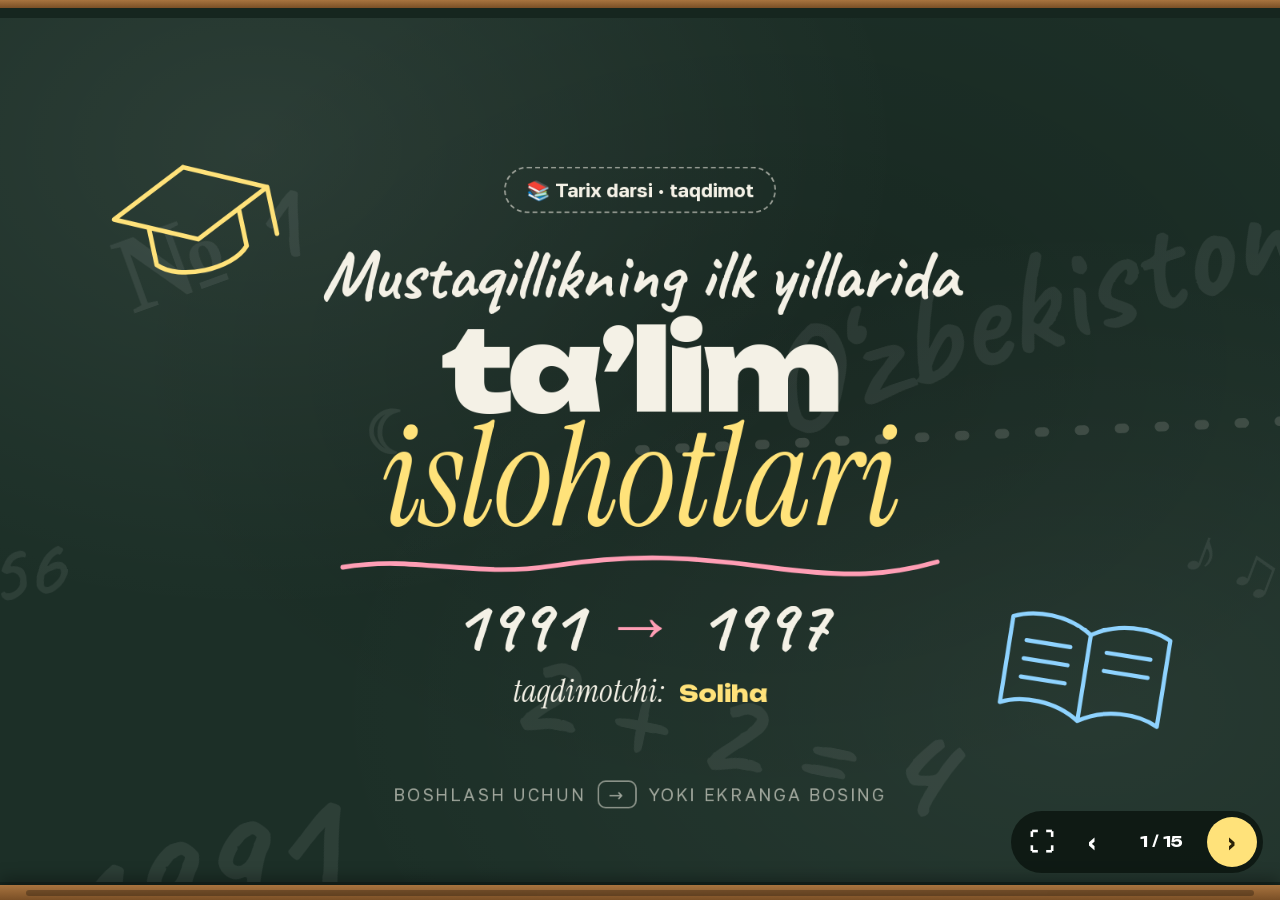
==== index.html @ 5072649f "Finale: a talking cat, a gift reveal, and a private letter Slide 15 now has a ginger cat (inline SVG" ====
<!DOCTYPE html>
<html lang="uz">
<head>
<meta charset="utf-8">
<meta name="viewport" content="width=device-width,initial-scale=1,maximum-scale=1,user-scalable=no,viewport-fit=cover">
<title>Ta’lim islohotlari · 1991–1997</title>
<meta name="description" content="Mustaqillikning ilk yillarida ta’lim tizimida amalga oshirilgan islohotlar">
<meta property="og:title" content="Ta’lim islohotlari · 1991–1997">
<meta property="og:description" content="Mustaqillikning ilk yillarida ta’lim tizimida amalga oshirilgan islohotlar — bitta doska, yetti yillik yoʻl">
<meta property="og:image" content="https://ayyubxonahmadjonov.github.io/talim-islohotlari/assets/og.jpg">
<meta property="og:type" content="website">
<meta name="twitter:card" content="summary_large_image">
<meta name="theme-color" content="#1c2f27">
<link rel="icon" href="data:image/svg+xml,<svg xmlns=%22http://www.w3.org/2000/svg%22 viewBox=%220 0 100 100%22><text y=%22.9em%22 font-size=%2290%22>🎓</text></svg>">
<link rel="stylesheet" href="assets/style.css">
<link rel="stylesheet" href="assets/kitty.css">
</head>
<body>

<div id="stage">
 <div id="far"></div>
 <div id="cam"><div id="world">
  <svg id="road" xmlns="http://www.w3.org/2000/svg"><polyline id="roadLine" points=""/></svg>

  <!-- 1 ───────── TITLE -->
  <section class="frame f-title">
    <div class="tin">
      <div class="tag a" style="--d:0">📚 Tarix darsi · taqdimot</div>
      <h1><span class="a" style="--d:2">Mustaqillikning ilk yillarida</span><b class="a" style="--d:5">ta’lim <i>islohotlari</i></b></h1>
      <svg class="sq" viewBox="0 0 900 40"><path class="draw" style="--d:9" pathLength="1" d="M10 22 C120 4 200 38 320 20 S520 6 640 22 S820 34 890 14"/></svg>
      <div class="yrs a" style="--d:11"><span>1991</span><em>→</em><span>1997</span></div>
      <p class="by a" style="--d:14" id="by"></p>
    </div>
    <svg class="doodle d-cap" viewBox="0 0 200 160"><path class="draw" style="--d:12" pathLength="1" d="M100 20 L185 60 L100 100 L15 60 Z M50 78 V118 C70 140 130 140 150 118 V78 M185 60 V112"/></svg>
    <svg class="doodle d-book" viewBox="0 0 220 160"><path class="draw" style="--d:14" pathLength="1" d="M110 40 C80 20 40 20 15 32 V136 C40 124 80 124 110 144 C140 124 180 124 205 136 V32 C180 20 140 20 110 40 V144 M35 58 H88 M35 80 H88 M35 102 H88 M132 58 H185 M132 80 H185"/></svg>
    <div class="hint a" style="--d:20">boshlash uchun <kbd>→</kbd> yoki ekranga bosing</div>
  </section>

  <!-- 2 ───────── QUOTE -->
  <section class="frame f-quote">
    <div class="qm a" style="--d:0">“</div>
    <blockquote>
      <span class="a" style="--d:2">Tarbiya biz uchun</span>
      <span class="a hl" style="--d:5">yo hayot — yo mamot,</span>
      <span class="a hl" style="--d:8">yo najot — yo halokat,</span>
      <span class="a hl" style="--d:11">yo saodat — yo falokat</span>
      <span class="a" style="--d:14">masalasidir.</span>
    </blockquote>
    <div class="who a" style="--d:18">— Abdulla Avloniy, maʼrifatparvar</div>
    <div class="note paper frag" style="--r:3deg">Mustaqil davlat ham ishni aynan shu savoldan boshladi:<br><b>kelajak avlodni kim va qanday oʻqitadi?</b></div>
  </section>

  <!-- 3 ───────── 1991 -->
  <section class="frame f-1991 two">
    <div class="art">
      <div class="pole a" style="--d:2"><div class="flag"><i></i><i></i><i></i><b>☾</b></div></div>
      <div class="chalk a" style="--d:8">31-avgust 1991<br><small>Mustaqillik eʼlon qilindi</small></div>
    </div>
    <div class="txt">
      <div class="yr a" style="--d:0">1991</div>
      <h2 class="a" style="--d:1">Nega islohot <i>kerak edi?</i></h2>
      <div class="paper a pop" style="--d:5;--r:-1.5deg"><b>🧱 Mafkura.</b> Darsliklar sovet mafkurasiga boʻysundirilgan edi.</div>
      <div class="paper a pop" style="--d:8;--r:1deg"><b>🎛 Markazdan boshqaruv.</b> Oʻquv dasturlari respublikada emas, markazda tuzilardi.</div>
      <div class="paper a pop" style="--d:11;--r:-1deg"><b>🕰 Milliy qadriyatlar.</b> Ona tili, oʻz tarixi va madaniyatiga kam oʻrin berilgan edi.</div>
      <div class="chalk big frag">Demak, tizimni <u>yangidan qurish</u> kerak!</div>
    </div>
  </section>

  <!-- 4 ───────── 1992 LAW -->
  <section class="frame f-law two rev">
    <div class="art">
      <div class="scroll a pop" style="--d:3">
        <small>Oʻzbekiston Respublikasi Qonuni</small>
        <strong>«Taʼlim toʻgʻrisida»</strong>
        <span>1992-yil 2-iyul</span>
        <div class="seal">№ 1</div>
      </div>
    </div>
    <div class="txt">
      <div class="yr a" style="--d:0">1992</div>
      <h2 class="a" style="--d:1">Birinchi <i>taʼlim qonuni</i></h2>
      <ul class="chk">
        <li class="a" style="--d:5">Taʼlim — davlat siyosatining <b>ustuvor sohasi</b></li>
        <li class="a" style="--d:7">Bilim olishda hamma uchun <b>teng huquq</b></li>
        <li class="a" style="--d:9">Taʼlim <b>dunyoviy</b>, insonparvar va demokratik</li>
        <li class="a" style="--d:11">Umumiy taʼlim — <b>bepul</b></li>
      </ul>
      <div class="paper frag" style="--r:-1.5deg"><b>📜 Konstitutsiya, 41-modda</b> (1992-yil 8-dekabr):<br>«Har kim bilim olish huquqiga ega. Bepul umumiy taʼlim olish davlat tomonidan kafolatlanadi».</div>
    </div>
  </section>

  <!-- 5 ───────── 1992 UNIVERSITIES -->
  <section class="frame f-uni">
    <div class="hd">
      <div class="yr a" style="--d:0">1992</div>
      <h2 class="a" style="--d:1">Viloyatlarga <i>universitet keldi</i></h2>
      <p class="chalk a" style="--d:3">pedagogika institutlari → davlat universitetlari</p>
    </div>
    <div class="flips" id="flips"></div>
    <div class="paper frag" style="--r:1.5deg">Endi oliy maʼlumot olish uchun <b>Toshkentga borish shart emas</b> edi. Shu yili diplomatlar tayyorlaydigan <b>JIDU</b> ham ochildi.</div>
  </section>

  <!-- 6 ───────── 1993 ALPHABET -->
  <section class="frame f-abc">
    <div class="hd">
      <div class="yr a" style="--d:0">1993</div>
      <h2 class="a" style="--d:1">Yangi <i>alifbo</i></h2>
      <p class="chalk a" style="--d:3">kirilldan → lotin yozuviga</p>
    </div>
    <div class="words a" style="--d:5" id="words"></div>
    <div class="row">
      <div class="paper a pop" style="--d:10;--r:-1.5deg"><b>2-sentabr 1993.</b> «Lotin yozuviga asoslangan oʻzbek alifbosini joriy etish toʻgʻrisida»gi Qonun.</div>
      <div class="paper a pop" style="--d:13;--r:1.5deg"><b>1996-yil.</b> Birinchi sinf oʻquvchilari ilk bor lotin alifbosida oʻqiy boshladi.</div>
    </div>
  </section>

  <!-- 7 ───────── 1994 TESTS -->
  <section class="frame f-test two">
    <div class="art">
      <div class="sheet a pop" style="--d:3" id="sheet"><h4>JAVOBLAR VARAQASI</h4></div>
      <div class="stamp a" style="--d:26">QABUL QILINDI ✓</div>
    </div>
    <div class="txt">
      <div class="yr a" style="--d:0">1994</div>
      <h2 class="a" style="--d:1">Imtihon emas — <i>test!</i></h2>
      <div class="paper a pop" style="--d:5;--r:-1deg"><b>🏛 Davlat test markazi</b> tashkil etildi (1994-yil, may).</div>
      <div class="paper a pop" style="--d:8;--r:1.2deg"><b>📝 Oliy oʻquv yurtlariga qabul</b> test sinovlari asosida oʻtkaziladigan boʻldi.</div>
      <div class="paper a pop" style="--d:11;--r:-1.2deg"><b>⚖️ Maqsad:</b> hamma abituriyent uchun bir xil savol, bir xil shart.</div>
      <div class="chalk big frag">Tanish-bilish emas — <u>bilim!</u></div>
    </div>
  </section>

  <!-- 8 ───────── 1997 UMID -->
  <section class="frame f-umid two rev">
    <div class="art">
      <svg class="arcs" viewBox="0 0 600 520">
        <path class="draw" style="--d:4" pathLength="1" d="M70 440 C130 180 330 90 520 110"/>
        <path class="draw" style="--d:6" pathLength="1" d="M70 440 C200 260 380 220 540 260"/>
        <path class="draw" style="--d:8" pathLength="1" d="M70 440 C240 360 400 350 530 400"/>
      </svg>
      <div class="plane">✈️</div>
      <div class="city home a pop" style="--d:2">📍 Toshkent</div>
      <div class="city c1 a pop" style="--d:10">AQSH</div>
      <div class="city c2 a pop" style="--d:11">Buyuk Britaniya</div>
      <div class="city c3 a pop" style="--d:12">Germaniya</div>
      <div class="city c4 a pop" style="--d:13">Fransiya</div>
      <div class="city c5 a pop" style="--d:14">Yaponiya</div>
    </div>
    <div class="txt">
      <div class="yr a" style="--d:0">1997</div>
      <h2 class="a" style="--d:1">Dunyoga <i>ochilgan eshik</i></h2>
      <div class="paper a pop" style="--d:5;--r:-1deg"><b>✈️ «Umid» jamgʻarmasi.</b> Iqtidorli yoshlar davlat hisobidan xorijning yetakchi universitetlarida oʻqiy boshladi.</div>
      <div class="paper a pop" style="--d:8;--r:1.2deg"><b>👩‍🏫 «Ustoz» jamgʻarmasi.</b> Oʻqituvchilarning malakasini oshirish va ularni qoʻllab-quvvatlash.</div>
      <div class="paper frag" style="--r:-1.5deg"><b>🌷 1-oktabr</b> — Oʻqituvchi va murabbiylar kuni. 1997-yildan umumxalq bayrami!</div>
    </div>
  </section>

  <!-- 9 ───────── 1997 PROGRAMME -->
  <section class="frame f-prog two">
    <div class="art">
      <div class="orbit a" style="--d:3">
        <div class="core">Milliy<br>model</div>
        <div class="ring" id="ring"></div>
      </div>
    </div>
    <div class="txt">
      <div class="yr a" style="--d:0">1997</div>
      <h2 class="a" style="--d:1">Kadrlar tayyorlash <i>milliy dasturi</i></h2>
      <div class="paper a pop" style="--d:5;--r:-1deg"><b>29-avgust 1997.</b> Yangi tahrirdagi «Taʼlim toʻgʻrisida»gi Qonun va Milliy dastur qabul qilindi.</div>
      <div class="stages a" style="--d:9"><span><b>1</b>1997–2001<small>poydevor</small></span><span><b>2</b>2001–2005<small>keng joriy etish</small></span><span><b>3</b>2005-yildan<small>takomillashtirish</small></span></div>
      <div class="chalk big frag">Beshta qism — <u>bitta tizim</u></div>
    </div>
  </section>

  <!-- 10 ───────── 9 + 3 -->
  <section class="frame f-93">
    <div class="hd">
      <div class="yr a" style="--d:0">9 + 3</div>
      <h2 class="a" style="--d:1">Uzluksiz taʼlim <i>zinapoyasi</i></h2>
      <p class="chalk a" style="--d:3">12 yillik majburiy va bepul taʼlim</p>
    </div>
    <div class="stairs" id="stairs"></div>
    <div class="paper frag" style="--r:-1.5deg">Oliy taʼlim ham ikki bosqichli boʻldi: <b>bakalavriat</b> va <b>magistratura</b> — xalqaro andozaga mos.</div>
  </section>

  <!-- 11 ───────── QUIZ -->
  <section class="frame f-quiz">
    <div class="hd">
      <div class="yr a" style="--d:0">Savol-javob</div>
      <h2 class="a" style="--d:1">Kim <i>diqqat bilan</i> tingladi? <span id="qn">1/4</span></h2>
    </div>
    <div class="qcard paper a pop" style="--d:3;--r:-1deg" id="qcard"><span id="qtext"></span></div>
    <div class="opts a" style="--d:6" id="opts"></div>
    <div class="react" id="react"></div>
  </section>

  <!-- 12 ───────── SUMMARY -->
  <section class="frame f-sum">
    <div class="hd">
      <div class="yr a" style="--d:0">Xulosa</div>
      <h2 class="a" style="--d:1">Yetti yilda <i>nima oʻzgardi?</i></h2>
    </div>
    <div class="cols">
      <div class="paper a pop" style="--d:4;--r:-2deg"><span>📜</span><b>Huquqiy asos</b>Ikki qonun, Konstitutsiya kafolati va Milliy dastur.</div>
      <div class="paper a pop" style="--d:7;--r:1.5deg"><span>🔤</span><b>Milliy mazmun</b>Yangi alifbo, yangi darsliklar, oʻz tarixi va qadriyatlari.</div>
      <div class="paper a pop" style="--d:10;--r:-1deg"><span>🌍</span><b>Dunyoga yoʻl</b>Test tizimi, bakalavr–magistr, xorijda oʻqish imkoniyati.</div>
    </div>
    <div class="chalk big frag">Bugun biz oʻqiyotgan tizimning poydevori <u>oʻsha yillarda</u> qoʻyilgan.</div>
  </section>

  <!-- 13 ───────── THE END: the bell rings, everybody runs, the register gets a "5" -->
  <section class="frame f-end" id="endFrame">
    <div class="bell">🔔</div>
    <div class="ringtxt">Qoʻngʻiroq chalindi!</div>
    <div class="bye">Eʼtiboringiz uchun <u>rahmat!</u></div>
    <div class="teacher"><span class="tface">👩‍🏫</span>
      <div class="bub b1">Toʻxtanglar! Uy vazifasi-chi?!</div>
      <div class="bub b2">…hech kim eshitmadi 🥲</div>
    </div>
    <div class="jurnal">
      <h4>SINF JURNALI</h4>
      <p><em>Mavzu:</em> Taʼlim islohotlari, 1991–1997</p>
      <p><em>Taqdimotchi:</em> <span id="jname"></span></p>
      <p><em>Savollar:</em> faqat osonlaridan 🙏</p>
      <p class="grade"><em>Baho:</em> <b>5<svg viewBox="0 0 120 120"><path pathLength="1" d="M62 8 C22 6 6 40 12 72 C18 106 60 116 90 100 C118 84 116 36 88 16 C76 8 58 6 44 12"/></svg></b></p>
      <div class="alo">AʼLO!</div>
      <small>* ustoz, bu shunchaki taklif 😇</small>
    </div>
    <div class="run" id="run"></div>
    <div class="after" id="after"><button id="again" data-i>↻ yana bir marta</button></div>
  </section>

  <!-- 14 ───────── MIYOV: a cat walks in and thanks everybody, in subtitles -->
  <section class="frame f-cat" id="catFrame">
    <svg class="doodle c-star1" viewBox="0 0 120 120"><path class="draw" style="--d:16" pathLength="1" d="M60 8 L73 44 L112 46 L81 69 L92 108 L60 85 L28 108 L39 69 L8 46 L47 44 Z"/></svg>
    <svg class="doodle c-star2" viewBox="0 0 120 120"><path class="draw" style="--d:20" pathLength="1" d="M60 8 L73 44 L112 46 L81 69 L92 108 L60 85 L28 108 L39 69 L8 46 L47 44 Z"/></svg>
    <svg class="doodle c-heart" viewBox="0 0 120 110"><path class="draw" style="--d:24" pathLength="1" d="M60 100 C10 62 6 30 30 16 C46 8 58 20 60 34 C62 20 74 8 90 16 C114 30 110 62 60 100 Z"/></svg>
    <svg class="doodle c-yarn" viewBox="0 0 240 150"><path class="draw" style="--d:18" pathLength="1" d="M70 20 C30 20 10 50 14 82 C18 116 50 136 82 130 C114 124 132 96 126 64 C120 36 98 20 70 20 M24 56 C54 48 92 60 122 92 M16 88 C50 70 92 74 118 110 M48 26 C70 46 78 92 64 132 M92 26 C104 50 104 92 92 126 M82 130 C120 150 150 110 178 128 S220 140 232 118"/></svg>
    <div class="pawtrail" id="paws"></div>
    <div class="kwrap" id="kwrap"></div>
    <div class="khearts" id="khearts"></div>
    <div class="subs" id="subs"><b>Mushuk</b><p><span id="subT"></span><i></i></p></div>
    <div class="cattap" id="catTap"><span>🔊</span>Ovozni eshitish uchun ekranga bosing</div>
    <div class="gift" id="gift">
      <div class="giftbox" id="giftbox"><span class="gb-lid"></span><span class="gb-body"></span><span class="gb-bow">🎀</span></div>
      <button id="openGift" data-i>🎁 Ochish</button>
    </div>
    <div class="record" id="record">
      <div class="rec-note">📱 Istasangiz, bu lahzani telefoningizda suratga oling</div>
      <div class="rec-count" id="recCount">10</div>
    </div>
    <div class="after" id="catAfter"><button id="catAgain" data-i>↻ yana bir marta</button></div>
  </section>

 </div></div>
 <div id="ovcap"><b>1991 → 1997</b><span>yetti yil — bitta yoʻl</span></div>
</div>

<!-- the gift itself: a full-screen reveal that fades in after the countdown -->
<div id="reveal">
  <div id="revealShade"></div>
  <iframe id="revealFrame" title="Sovgʻa" allow="autoplay; fullscreen"></iframe>
  <button id="revealClose" title="Yopish">✕</button>
</div>

<div id="woodT"></div><div id="woodB"></div>
<div id="progress"><i></i></div>
<div id="hud">
  <button id="fsBtn" title="Toʻliq ekran (F)">⛶</button>
  <button id="prevBtn" title="Orqaga">‹</button>
  <div id="counter">1 / 15</div>
  <button id="nextBtn" title="Oldinga">›</button>
</div>

<script src="assets/confetti.min.js"></script>
<script src="assets/kitty.js"></script>
<script src="assets/app.js"></script>
</body>
</html>
---- assets/style.css ----
/* ───────── fonts (local → works offline on a smart board) ───────── */
@font-face{font-family:"Unbounded";src:url(fonts/Unbounded.woff2) format("woff2");font-weight:200 900;font-display:swap}
@font-face{font-family:"Golos";src:url(fonts/GolosText.woff2) format("woff2");font-weight:400 900;font-display:swap}
@font-face{font-family:"Caveat";src:url(fonts/Caveat.woff2) format("woff2");font-weight:400 700;font-display:swap}
@font-face{font-family:"ISerif";src:url(fonts/InstrumentSerif.woff2) format("woff2");font-display:swap}
@font-face{font-family:"ISerif";font-style:italic;src:url(fonts/InstrumentSerif-Italic.woff2) format("woff2");font-display:swap}

*{box-sizing:border-box;margin:0;padding:0}
html,body{height:100%;overflow:hidden;background:#16261f;-webkit-user-select:none;user-select:none;-webkit-touch-callout:none;-webkit-tap-highlight-color:transparent;touch-action:manipulation}
body{font-family:"Golos",system-ui,-apple-system,"Segoe UI",Roboto,sans-serif;color:#f4f1e6}
button{font:inherit;color:inherit;border:0;background:none;cursor:pointer}
:root{--chalk:#f4f1e6;--yel:#ffe27a;--pink:#ff9eb5;--blue:#8fd3ff;--grn:#a8e6a1;--ink:#1c2a4a}

/* ───────── the board: one fixed stage, a huge world inside it, a camera that flies ───────── */
#stage{position:absolute;left:50%;top:50%;width:1920px;height:1080px;width:var(--W);height:var(--H);margin-left:-960px;margin-top:-540px;margin-left:calc(var(--W) / -2);margin-top:calc(var(--H) / -2);transform:scale(.5);transform:scale(var(--s));transform-origin:50% 50%;overflow:hidden;
  background:#1c2f27;background-image:radial-gradient(ellipse at 20% 15%,rgba(255,255,255,.07),rgba(255,255,255,0) 45%),radial-gradient(ellipse at 85% 80%,rgba(255,255,255,.05),rgba(255,255,255,0) 50%),radial-gradient(ellipse at 60% 40%,rgba(0,0,0,.18),rgba(0,0,0,0) 60%)}
#far,#world{position:absolute;left:50%;top:50%;width:0;height:0;transition:transform 1.6s cubic-bezier(.65,0,.2,1);will-change:transform}
#cam{position:absolute;left:0;top:0;width:100%;height:100%}
#cam.fly{animation:dip 1.6s cubic-bezier(.5,0,.3,1)}
@keyframes dip{0%,100%{transform:scale(1)}45%{transform:scale(.7)}}
#far span{position:absolute;font-family:"Caveat";font-weight:700;color:rgba(255,255,255,.075);white-space:nowrap}
#road{position:absolute;left:0;top:0;width:10px;height:10px;overflow:visible}
#road polyline{fill:none;stroke:rgba(244,241,230,.15);stroke-width:12;stroke-linecap:round;stroke-linejoin:round;stroke-dasharray:6 44}
.frame{position:absolute;width:var(--W);height:var(--H);color:var(--chalk);transition:opacity .8s}
.sign{position:absolute;left:50%;top:50%;width:2400px;margin-left:-1200px;margin-top:-240px;text-align:center;font-family:"Caveat";font-weight:700;font-size:400px;line-height:1.1;color:var(--yel);opacity:0;transition:opacity .8s;pointer-events:none;white-space:nowrap}
body.ov .frame>*:not(.sign){opacity:.16;transition:opacity .8s}
body.ov .sign{opacity:1}
.sign .sm{display:none}
#ovcap{position:absolute;left:0;right:0;top:54px;text-align:center;opacity:0;transform:translateY(-40px);transition:opacity .6s,transform .8s cubic-bezier(.16,1,.3,1);pointer-events:none}
#ovcap b{display:block;font-family:"Unbounded";font-weight:900;font-size:64px;letter-spacing:-.02em}
#ovcap span{font-family:"Caveat";font-weight:700;font-size:60px;color:var(--yel)}
body.ov #ovcap{opacity:1;transform:none;transition-delay:.8s}

/* entrance: .a elements appear the first time the camera lands on their frame */
.a{opacity:0}
.frame.on .a{animation:up .9s cubic-bezier(.16,1,.3,1) both;animation-delay:calc(var(--d,0) * .1s + .2s)}
.frame.on .a.pop{animation-name:pop;animation-timing-function:cubic-bezier(.3,1.5,.5,1)}
@keyframes up{from{opacity:0;transform:translateY(50px)}to{opacity:1}}
@keyframes pop{from{opacity:0;transform:scale(.3) rotate(-10deg)}to{opacity:1}}
@keyframes spin{to{transform:rotate(360deg)}}
.draw{fill:none;stroke:var(--chalk);stroke-width:5;stroke-linecap:round;stroke-linejoin:round;stroke-dasharray:1;stroke-dashoffset:1}
.frame.on .draw{animation:draw 1.8s ease-in-out both;animation-delay:calc(var(--d,0) * .1s + .2s)}
@keyframes draw{to{stroke-dashoffset:0}}
.frag{opacity:0;pointer-events:none;transform:translateY(30px) scale(.6)}
.frag.shown{opacity:1;pointer-events:auto;transform:none;transition:transform .6s cubic-bezier(.3,1.6,.5,1),opacity .25s}
.paper.frag{transform:rotate(var(--r,0deg)) scale(.3)}
.paper.frag.shown{transform:rotate(var(--r,0deg))}

/* shared pieces */
.yr{display:inline-block;font-family:"Caveat";font-weight:700;font-size:104px;line-height:.9;color:var(--yel);transform:rotate(-3deg);transform-origin:0 50%}
h2{font-family:"Unbounded";font-weight:800;font-size:calc(66px * var(--u,1));line-height:1.08;letter-spacing:-.02em;margin:6px 0 22px}
h2 i,h1 i{font-family:"ISerif";font-style:italic;font-weight:400;font-size:1.3em;letter-spacing:0;color:var(--pink)}
.chalk{font-family:"Caveat";font-weight:700;font-size:46px;line-height:1.1}
.chalk small{font-size:.72em;font-weight:500;opacity:.85}
.chalk.big{font-size:64px;color:var(--yel);margin-top:22px}
.chalk u{text-decoration:none;border-bottom:5px solid var(--pink);padding-bottom:2px}
.paper{position:relative;background:#fbf7ea;--lh:39px;background-image:repeating-linear-gradient(rgba(0,0,0,0) 0,rgba(0,0,0,0) calc(var(--lh) - 2px),rgba(90,150,220,.35) calc(var(--lh) - 2px),rgba(90,150,220,.35) var(--lh));background-position:0 12px;color:var(--ink);font-size:31px;line-height:var(--lh);font-weight:500;padding:18px 28px 21px 68px;margin:18px 0;border-radius:4px;box-shadow:0 14px 30px rgba(0,0,0,.4);transform:rotate(var(--r,0deg))}
.paper:before{content:"";position:absolute;left:48px;top:0;bottom:0;width:3px;background:rgba(230,80,90,.55)}
.paper:after{content:"";position:absolute;left:50%;top:-16px;width:110px;height:32px;margin-left:-55px;background:rgba(255,226,122,.75);transform:rotate(-2deg);box-shadow:0 2px 4px rgba(0,0,0,.15)}
.paper b{font-weight:900}
.hd{position:absolute;left:0;right:0;top:70px;text-align:center;padding:0 60px}
.hd .chalk{color:var(--blue);margin-top:-8px}
.two{display:flex;align-items:center;padding:60px 120px 90px}
.two.rev{flex-direction:row-reverse}
.two .art{position:relative;flex:0 0 42%;height:640px}
.two .txt{flex:1;min-width:0;padding-left:80px}
.two.rev .txt{padding-left:0;padding-right:80px}

/* ───────── 1 · title ───────── */
.f-title .tin{position:absolute;left:0;right:0;top:50%;transform:translateY(-52%);text-align:center}
.tag{display:inline-block;font-weight:700;font-size:24px;padding:12px 26px;border-radius:99px;border:2px dashed rgba(244,241,230,.6)}
.f-title h1 span{display:block;font-family:"Caveat";font-weight:700;font-size:88px;margin-top:22px}
.f-title h1 b{display:block;font-family:"Unbounded";font-weight:900;font-size:calc(170px * var(--u,1));line-height:.9;letter-spacing:-.04em}
.f-title h1 b i{display:block;font-size:1.25em;line-height:.8;color:var(--yel);letter-spacing:-.01em;padding-bottom:20px}
.sq{display:block;width:760px;height:40px;margin:0 auto}
.sq .draw{stroke:var(--pink);stroke-width:7}
.yrs{font-family:"Caveat";font-weight:700;font-size:92px;line-height:1;margin-top:8px}
.yrs em{font-style:normal;color:var(--pink);margin:0 26px;display:inline-block;animation:nudge 1.4s ease-in-out infinite}
@keyframes nudge{50%{transform:translateX(12px)}}
.by{font-family:"ISerif";font-style:italic;font-size:40px;margin-top:10px;opacity:.9}
.by b{font-family:"Unbounded";font-style:normal;font-weight:800;font-size:28px;margin-left:8px;color:var(--yel)}
.doodle{position:absolute;width:230px}
.d-cap{left:8%;top:15%;transform:rotate(-12deg)}
.d-cap .draw{stroke:var(--yel)}
.d-book{right:8%;bottom:17%;transform:rotate(9deg)}
.d-book .draw{stroke:var(--blue)}
.hint{position:absolute;left:0;right:0;bottom:92px;text-align:center;font-size:22px;letter-spacing:.12em;text-transform:uppercase;color:rgba(244,241,230,.6)}
.hint kbd{font:inherit;display:inline-block;padding:2px 12px;border:2px solid rgba(244,241,230,.5);border-radius:10px;margin:0 6px;animation:nudge 1.2s ease-in-out infinite}

/* ───────── 2 · quote ───────── */
.f-quote{text-align:center}
.qm{position:absolute;left:7%;top:20px;font-family:"ISerif";font-size:520px;line-height:1;color:rgba(255,226,122,.3)}
.f-quote blockquote{position:absolute;left:0;right:0;top:41%;transform:translateY(-55%)}
.f-quote blockquote span{display:block;font-family:"Caveat";font-weight:700;font-size:100px;line-height:1.08}
.f-quote .hl:nth-child(2){color:var(--yel)}.f-quote .hl:nth-child(3){color:var(--pink)}.f-quote .hl:nth-child(4){color:var(--blue)}
.who{position:absolute;left:0;right:0;top:calc(41% + 262px);font-family:"ISerif";font-style:italic;font-size:44px;opacity:.9}
.f-quote .note{position:absolute;left:50%;top:calc(41% + 340px);width:980px;margin:0 0 0 -490px;text-align:left}

/* ───────── 3 · 1991 ───────── */
.pole{position:absolute;left:90px;top:10px;width:12px;height:540px;background:linear-gradient(90deg,#ddd,#888);border-radius:6px}
.pole:before{content:"";position:absolute;left:-9px;top:-22px;width:30px;height:30px;border-radius:50%;background:var(--yel)}
.flag{position:absolute;left:12px;top:14px;width:430px;height:230px;box-shadow:0 14px 30px rgba(0,0,0,.4);transform-origin:0 50%}
.frame.on .flag{animation:raise 2.2s .6s cubic-bezier(.2,.8,.2,1) both,wave 3.4s 2.8s ease-in-out infinite alternate}
@keyframes raise{from{transform:translateY(300px)}to{transform:translateY(0)}}
@keyframes wave{from{transform:skewY(-2.5deg)}to{transform:skewY(2.5deg) scaleX(.97)}}
.flag i{display:block;height:33.34%}
.flag i:nth-child(1){background:#0099b5}
.flag i:nth-child(2){background:#fff;border-top:7px solid #ce1126;border-bottom:7px solid #ce1126}
.flag i:nth-child(3){background:#1eb53a}
.flag b{position:absolute;left:22px;top:8px;font-size:52px;line-height:1;color:#fff;font-weight:400}
.f-1991 .art .chalk{position:absolute;left:140px;bottom:10px;font-size:56px}

/* ───────── 4 · the 1992 law ───────── */
.scroll{position:absolute;left:50%;top:50%;width:440px;height:560px;margin:-290px 0 0 -220px;background:linear-gradient(#f6e7c1,#ecd9a8);color:#3a2a14;text-align:center;padding:70px 34px 0;border-radius:6px;box-shadow:0 0 0 10px #f6e7c1,0 0 0 13px #b9975a,0 30px 60px rgba(0,0,0,.5);transform:rotate(-4deg)}
.scroll small{display:block;font-size:20px;letter-spacing:.1em;text-transform:uppercase;opacity:.75}
.scroll strong{display:block;font-family:"ISerif";font-weight:400;font-size:74px;line-height:1;margin:38px 0 30px}
.scroll span{display:inline-block;font-family:"Unbounded";font-weight:800;font-size:24px;border-top:3px solid #3a2a14;border-bottom:3px solid #3a2a14;padding:10px 6px}
.seal{position:absolute;right:26px;bottom:28px;width:118px;height:118px;border-radius:50%;background:radial-gradient(circle at 35% 30%,#ff7b7b,#c81e2b 60%,#8a0f18);color:#fff;font-family:"Unbounded";font-weight:900;font-size:30px;line-height:118px;transform:rotate(14deg);box-shadow:0 6px 12px rgba(0,0,0,.35)}
.chk{list-style:none}
.chk li{position:relative;font-size:33px;line-height:1.25;font-weight:500;padding:9px 0 9px 64px}
.chk li:before{content:"✓";position:absolute;left:0;top:0;font-family:"Caveat";font-weight:700;font-size:62px;line-height:1;color:var(--grn)}
.chk li b{color:var(--yel);font-weight:800}

/* ───────── 5 · universities ───────── */
.flips{position:absolute;left:50%;top:340px;width:1560px;margin-left:-780px;display:flex;flex-wrap:wrap;justify-content:center}
.fl{width:350px;height:158px;margin:14px 20px;-webkit-perspective:900px;perspective:900px}
.fl .in{position:relative;width:100%;height:100%;-webkit-transform-style:preserve-3d;transform-style:preserve-3d}
.frame.on .fl .in{animation:flipX 1s cubic-bezier(.4,1.4,.5,1) both;animation-delay:calc(var(--i) * .28s + 1.6s)}
@keyframes flipX{from{transform:rotateX(0)}to{transform:rotateX(180deg)}}
.fl .fr,.fl .bk{position:absolute;left:0;top:0;width:100%;height:100%;display:flex;flex-direction:column;align-items:center;justify-content:center;border-radius:18px;-webkit-backface-visibility:hidden;backface-visibility:hidden;text-align:center}
.fl .fr{border:4px dashed rgba(244,241,230,.7);font-family:"Caveat";font-weight:700;font-size:52px;line-height:1}
.fl .fr small{font-size:30px;font-weight:500;opacity:.8}
.fl .bk{background:var(--yel);color:#2b2208;transform:rotateX(180deg);font-family:"Unbounded";font-weight:900;font-size:32px;line-height:1.1;box-shadow:0 12px 26px rgba(0,0,0,.4)}
.fl .bk small{font-family:"Golos";font-weight:700;font-size:21px;margin-top:6px}
.f-uni .paper{position:absolute;left:50%;bottom:92px;width:1040px;margin:0 0 0 -520px}

/* ───────── 6 · alphabet (split-flap tiles) ───────── */
.words{position:absolute;left:0;right:0;top:318px;text-align:center}
.wd{display:block;margin-bottom:16px;white-space:nowrap}
.tl{display:inline-block;width:92px;height:112px;margin:0 5px;-webkit-perspective:600px;perspective:600px;vertical-align:top}
.tl .in{display:block;position:relative;width:100%;height:100%;-webkit-transform-style:preserve-3d;transform-style:preserve-3d}
.frame.on .tl .in{animation:flap 9s cubic-bezier(.5,0,.3,1) infinite;animation-delay:calc(var(--i) * .13s + 1.4s)}
@keyframes flap{0%,4%{transform:rotateX(0)}14%,58%{transform:rotateX(180deg)}68%,100%{transform:rotateX(360deg)}}
.tl b{position:absolute;left:0;top:0;width:100%;height:100%;border-radius:12px;font-family:"Helvetica Neue",Arial,sans-serif;font-weight:800;font-size:70px;line-height:112px;-webkit-backface-visibility:hidden;backface-visibility:hidden;background:#34564a;color:var(--chalk);box-shadow:inset 0 -56px 0 rgba(0,0,0,.12),0 8px 16px rgba(0,0,0,.4)}
.tl b.l{transform:rotateX(180deg);background:var(--yel);color:#2b2208;font-family:"Unbounded";font-size:54px}
.f-abc .row{position:absolute;left:50%;bottom:86px;width:1500px;margin-left:-750px;display:flex}
.f-abc .row .paper{flex:1;margin:0 22px}

/* ───────── 7 · tests ───────── */
.sheet{position:absolute;left:50%;top:50%;width:430px;margin:-300px 0 0 -215px;background:#fff;color:#222;border-radius:8px;padding:24px 30px 22px;box-shadow:0 30px 60px rgba(0,0,0,.5);transform:rotate(-3deg)}
.sheet h4{font-family:"Unbounded";font-weight:800;font-size:19px;letter-spacing:.08em;text-align:center;border-bottom:3px solid #222;padding-bottom:12px;margin-bottom:10px}
.sheet .rw{display:flex;align-items:center;padding:7px 0}
.sheet .rw em{flex:0 0 46px;font-style:normal;font-weight:800;font-size:24px}
.sheet .rw i{position:relative;flex:none;width:52px;height:52px;margin-right:22px;border:3px solid #222;border-radius:50%;font-style:normal;font-weight:700;font-size:22px;line-height:46px;text-align:center}
.sheet .rw i.f:after{content:"";position:absolute;left:-3px;top:-3px;width:52px;height:52px;border-radius:50%;background:#1c2a4a;transform:scale(0)}
.frame.on .sheet .rw i.f:after{animation:fill .35s cubic-bezier(.3,1.6,.5,1) both;animation-delay:calc(var(--i) * .32s + 1.3s)}
@keyframes fill{to{transform:scale(1)}}
.stamp{position:absolute;right:-10px;bottom:36px;font-family:"Unbounded";font-weight:900;font-size:34px;color:#12b76a;border:6px solid #12b76a;border-radius:14px;padding:12px 22px;background:rgba(255,255,255,.94);transform:rotate(-12deg)}
.frame.on .stamp{animation:stampIn .5s cubic-bezier(.3,1.4,.5,1) both;animation-delay:calc(var(--d) * .1s + .9s)}
@keyframes stampIn{from{opacity:0;transform:scale(3) rotate(10deg)}to{opacity:1}}

/* ───────── 8 · Umid ───────── */
.arcs{position:absolute;left:0;top:60px;width:100%;height:520px}
.arcs .draw{stroke:rgba(244,241,230,.55);stroke-width:4;stroke-dasharray:1}
.city{position:absolute;font-family:"Caveat";font-weight:700;font-size:40px;line-height:1;padding:10px 22px;border-radius:99px;border:3px solid var(--c,var(--chalk));color:var(--c,var(--chalk));background:#1c2f27;white-space:nowrap}
.city.home{left:0;bottom:36px;--c:var(--yel);font-size:48px}
.c1{right:0;top:40px;--c:var(--blue)}.c2{right:6%;top:150px;--c:var(--pink)}.c3{right:0;top:260px;--c:var(--grn)}.c4{right:8%;top:370px;--c:var(--yel)}.c5{right:0;top:480px;--c:var(--blue)}
.plane{position:absolute;left:60px;bottom:70px;font-size:76px;line-height:1;opacity:0}
.frame.on .plane{animation:flyP 4.2s 2.2s cubic-bezier(.5,0,.4,1) infinite}
@keyframes flyP{0%{opacity:0;transform:translate(0,0) rotate(-20deg) scale(.6)}10%{opacity:1}55%{transform:translate(230px,-250px) rotate(-12deg) scale(1.1)}90%{opacity:1}100%{opacity:0;transform:translate(470px,-330px) rotate(8deg) scale(.7)}}

/* ───────── 9 · national programme ───────── */
.orbit{position:absolute;left:50%;top:50%;width:600px;height:600px;margin:-300px 0 0 -280px;transform:scale(.82)}
.orbit:before{content:"";position:absolute;left:54px;top:54px;right:54px;bottom:54px;border:4px dashed rgba(244,241,230,.4);border-radius:50%}
.core{position:absolute;left:50%;top:50%;width:220px;height:220px;margin:-110px 0 0 -110px;border-radius:50%;background:var(--yel);color:#2b2208;font-family:"Unbounded";font-weight:900;font-size:34px;line-height:1.1;display:flex;align-items:center;justify-content:center;text-align:center;box-shadow:0 0 0 14px rgba(255,226,122,.2),0 0 60px rgba(255,226,122,.35)}
.ring{position:absolute;left:0;top:0;width:100%;height:100%}
.frame.on .ring{animation:spin 60s linear infinite}
.ring span{position:absolute;left:50%;top:50%;width:0;height:0;transform:rotate(var(--a)) translateY(-246px) rotate(calc(var(--a) * -1))}
.ring b{position:absolute;left:-130px;top:-34px;width:260px;height:68px;line-height:60px;text-align:center;font-family:"Caveat";font-weight:700;font-size:38px;border:4px solid var(--c);color:var(--c);background:#1c2f27;border-radius:99px;white-space:nowrap}
.frame.on .ring b{animation:spin 60s linear infinite reverse}
.stages{display:flex;margin:26px 0 0}
.stages span{flex:1;position:relative;border:3px solid rgba(244,241,230,.6);border-radius:18px;margin-right:16px;padding:18px 12px 14px;text-align:center;font-family:"Unbounded";font-weight:800;font-size:23px;white-space:nowrap}
.stages b{position:absolute;left:50%;top:-22px;width:42px;height:42px;margin-left:-21px;border-radius:50%;background:var(--pink);color:#3a0d18;font-size:22px;line-height:42px}
.stages small{display:block;font-family:"Caveat";font-weight:700;font-size:32px;color:var(--yel);margin-top:2px}

/* ───────── 10 · 9 + 3 stairs ───────── */
.stairs{position:absolute;left:0;right:0;top:330px;height:430px;display:flex;align-items:flex-end;justify-content:center;--bw:74px}
.st{position:relative;flex:none;width:var(--bw);margin:0 5px;height:var(--h);background:var(--c);border-radius:10px 10px 0 0;transform-origin:50% 100%;transform:scaleY(0)}
.frame.on .st{animation:growY .7s cubic-bezier(.3,1.5,.5,1) both;animation-delay:calc(var(--i) * .13s + .9s)}
@keyframes growY{to{transform:scaleY(1)}}
.st b{position:absolute;left:0;right:0;top:8px;text-align:center;font-family:"Unbounded";font-weight:900;font-size:26px;color:#14231d}
.st.uni{width:calc(var(--bw) * 2.3);margin:0 9px}
.st.gap{margin-left:44px}
.st.uni b{font-size:23px;top:16px;line-height:1.25}
.st.uni b small{display:block;font-family:"Caveat";font-size:38px}
.st.uni:after{content:"🎓";position:absolute;left:0;right:0;top:-78px;text-align:center;font-size:62px}
.legend{position:absolute;left:0;right:0;top:784px;text-align:center}
.legend span{display:inline-block;font-family:"Caveat";font-weight:700;font-size:36px;margin:0 20px;white-space:nowrap}
.legend span:before{content:"";display:inline-block;width:26px;height:26px;border-radius:7px;background:var(--c);margin-right:10px;vertical-align:-2px}
.f-93 .paper{position:absolute;left:50%;bottom:74px;width:1080px;margin:0 0 0 -540px}

/* ───────── 11 · quiz ───────── */
#qn{display:inline-block;vertical-align:middle;font-family:"Unbounded";font-size:26px;background:var(--yel);color:#2b2208;padding:10px 18px;border-radius:99px;margin-left:12px;letter-spacing:0}
.qcard{position:absolute;left:50%;top:330px;width:1240px;margin:0 0 0 -620px;min-height:200px;display:flex;align-items:center;font-size:44px;line-height:1.25;font-weight:700;padding:30px 44px 30px 86px;background-image:none}
.qcard.swap span{animation:up .5s cubic-bezier(.16,1,.3,1) both}
.opts{position:absolute;left:0;right:0;top:612px;text-align:center}
.ob{display:inline-block;min-width:330px;margin:0 16px 20px;padding:22px 34px;border:4px solid var(--chalk);border-radius:22px;font-family:"Caveat";font-weight:700;font-size:54px;line-height:1;transition:transform .25s cubic-bezier(.3,1.5,.5,1),background .25s,opacity .3s}
.ob:hover{transform:translateY(-6px) scale(1.04)}
.ob.no{animation:nope .45s;border-color:#ff6b6b;color:#ff6b6b;opacity:.55}
.ob.ok{background:var(--grn);border-color:var(--grn);color:#10301a;transform:scale(1.12)}
.opts.done .ob:not(.ok){opacity:.3}
@keyframes nope{20%{transform:translateX(-12px) rotate(-4deg)}50%{transform:translateX(12px) rotate(4deg)}80%{transform:translateX(-6px)}}
.react{position:absolute;left:0;right:0;top:790px;text-align:center;font-family:"Caveat";font-weight:700;font-size:64px;color:var(--yel);opacity:0;transform:scale(.6);transition:opacity .3s,transform .4s cubic-bezier(.3,1.7,.5,1)}
.react.on{opacity:1;transform:none}

/* ───────── 12 · summary ───────── */
.cols{position:absolute;left:110px;right:110px;top:340px;display:flex;justify-content:center}
.cols .paper{flex:1 1 0;max-width:520px;margin:0 22px;padding-top:22px;min-height:316px}
.cols .paper span{display:block;font-size:66px;line-height:78px}
.cols .paper b{display:block;font-family:"Unbounded";font-size:28px}
.f-sum .chalk.big{position:absolute;left:8%;right:8%;top:770px;text-align:center;margin:0;line-height:1.05}

/* ───────── 13 · the end: bell → stampede → class register (everything starts when .play is added) ───────── */
.f-end>*{opacity:0}
.bell{position:absolute;left:50%;top:44px;width:200px;margin-left:-100px;text-align:center;font-size:150px;line-height:1;transform-origin:50% 8%}
.f-end.play .bell{animation:bellIn .5s .2s cubic-bezier(.3,1.5,.5,1) both,swing .16s .7s linear 16 alternate,bellOut .6s 5.6s forwards}
@keyframes bellIn{from{opacity:0;transform:translateY(-200px)}to{opacity:1}}
@keyframes swing{from{transform:rotate(-16deg)}to{transform:rotate(16deg)}}
@keyframes bellOut{from{opacity:1}to{opacity:0;transform:translateY(-200px)}}
.ringtxt{position:absolute;left:0;right:0;top:232px;text-align:center;font-family:"Caveat";font-weight:700;font-size:130px;line-height:1;color:var(--yel)}
.f-end.play .ringtxt{animation:ringIn .5s .7s cubic-bezier(.3,1.6,.5,1) both,shiver .09s 1.2s linear 26 alternate,bellOut .6s 5.4s forwards}
@keyframes ringIn{from{opacity:0;transform:scale(.3) rotate(-8deg)}to{opacity:1}}
@keyframes shiver{from{transform:rotate(-1.2deg) translateX(-4px)}to{transform:rotate(1.2deg) translateX(4px)}}
.bye{position:absolute;left:0;right:0;top:84px;text-align:center;font-family:"Caveat";font-weight:700;font-size:112px;line-height:1}
.bye u{text-decoration:none;color:var(--yel);border-bottom:6px solid var(--pink)}
.f-end.play .bye{animation:up .9s 6.3s cubic-bezier(.16,1,.3,1) both}
.teacher{position:absolute;left:7%;bottom:150px}
.f-end.play .teacher{animation:pop .6s 2.6s cubic-bezier(.3,1.5,.5,1) both}
.tface{display:block;font-size:210px;line-height:1}
.f-end.play .tface{animation:panic .22s 2.9s ease-in-out 9 alternate}
@keyframes panic{from{transform:rotate(-7deg)}to{transform:rotate(7deg) translateY(-10px)}}
.bub{position:absolute;left:190px;bottom:190px;white-space:nowrap;background:#fbf7ea;color:var(--ink);font-weight:800;font-size:34px;padding:18px 26px;border-radius:26px 26px 26px 4px;box-shadow:0 12px 26px rgba(0,0,0,.4);opacity:0;transform-origin:0 100%}
.f-end.play .b1{animation:bubIn .4s 3s cubic-bezier(.3,1.6,.5,1) both,bubOut .3s 5.3s forwards}
.f-end.play .b2{animation:bubIn .4s 5.8s cubic-bezier(.3,1.6,.5,1) both}
@keyframes bubIn{from{opacity:0;transform:scale(.2) rotate(-10deg)}to{opacity:1}}
@keyframes bubOut{from{opacity:1}to{opacity:0;transform:scale(.6)}}
/* the stampede: everybody runs out to the left; one snail takes its time */
.run{position:absolute;left:0;top:0;width:100%;height:100%;pointer-events:none;opacity:1}
.run span{position:absolute;left:100%;bottom:var(--b);font-size:var(--z);line-height:1;white-space:nowrap;transform:translateX(60px)}
.f-end.play .run span{animation:dash var(--t) var(--dl) cubic-bezier(.4,0,.7,1) both}
@keyframes dash{from{transform:translateX(60px)}to{transform:translateX(calc(var(--W) * -1 - 500px))}}
.run span i{display:inline-block;font-style:normal;animation:hop .22s ease-in-out infinite alternate}
@keyframes hop{to{transform:translateY(-22px) rotate(-6deg)}}
.run .snail i{animation-duration:1.1s}
.f-end.play .run .snail{animation-timing-function:linear}
.run .snail em{position:absolute;left:10px;bottom:105%;font-style:normal;font-family:"Caveat";font-weight:700;font-size:38px;color:var(--chalk);white-space:nowrap}
/* class register */
.jurnal{position:absolute;left:50%;top:268px;width:800px;margin-left:-120px;background:#fbf7ea;color:var(--ink);padding:26px 40px 30px 84px;border-radius:6px;box-shadow:0 30px 60px rgba(0,0,0,.5);transform:rotate(2deg);background-image:repeating-linear-gradient(rgba(0,0,0,0) 0,rgba(0,0,0,0) 62px,rgba(90,150,220,.35) 62px,rgba(90,150,220,.35) 64px);background-position:0 96px}
.jurnal:before{content:"";position:absolute;left:62px;top:0;bottom:0;width:3px;background:rgba(230,80,90,.55)}
.f-end.play .jurnal{animation:drop 1s 6.9s cubic-bezier(.3,1.4,.5,1) both}
@keyframes drop{from{opacity:0;transform:translateY(-900px) rotate(-14deg)}to{opacity:1}}
.jurnal h4{font-family:"Unbounded";font-weight:900;font-size:30px;letter-spacing:.14em;text-align:center;height:66px}
.jurnal p{font-size:33px;line-height:64px;font-weight:600;white-space:nowrap}
.jurnal p em{font-style:normal;font-weight:500;opacity:.6;margin-right:10px}
.jurnal .grade{position:relative}
.jurnal .grade b{position:relative;display:inline-block;font-family:"Caveat";font-weight:700;font-size:130px;line-height:64px;color:#d81e2c;vertical-align:-18px;margin-left:26px;opacity:0;transform:rotate(-6deg)}
.f-end.play .grade b{animation:pop .45s 8.5s cubic-bezier(.3,1.8,.5,1) both}
.jurnal .grade svg{position:absolute;left:50%;top:50%;width:150px;height:140px;margin:-72px 0 0 -78px;overflow:visible}
.jurnal .grade path{fill:none;stroke:#d81e2c;stroke-width:5;stroke-linecap:round;stroke-dasharray:1;stroke-dashoffset:1}
.f-end.play .grade path{animation:draw .7s 8.9s ease-in-out both}
.alo{position:absolute;right:44px;bottom:74px;font-family:"Unbounded";font-weight:900;font-size:48px;color:#d81e2c;border:7px solid #d81e2c;border-radius:16px;padding:8px 24px;opacity:0;transform:rotate(-14deg)}
.f-end.play .alo{animation:stampIn .45s 9.7s cubic-bezier(.3,1.4,.5,1) both}
.jurnal small{display:block;font-family:"Caveat";font-weight:700;font-size:34px;line-height:1;margin-top:18px;opacity:0}
.f-end.play .jurnal small{animation:up .7s 10.6s both}
.after{position:absolute;left:0;right:0;bottom:66px;text-align:center;transform:translateY(30px);transition:opacity .6s,transform .8s cubic-bezier(.16,1,.3,1);pointer-events:none}
.after.on{opacity:1;transform:none;pointer-events:auto}
.after button{font-weight:800;font-size:26px;padding:14px 30px;border-radius:99px;border:3px solid var(--chalk);background:#1c2f27}

/* ───────── 14 · the cat: paw prints → he hops in → talks in subtitles (starts when .play is added) ───────── */
.f-cat .doodle{width:120px}
.c-star1{left:17%;top:17%;transform:rotate(-14deg)}.c-star1 .draw{stroke:var(--yel)}
.c-star2{right:19%;top:13%;width:86px!important;transform:rotate(12deg)}.c-star2 .draw{stroke:var(--blue)}
.c-heart{right:14%;top:40%;transform:rotate(10deg)}.c-heart .draw{stroke:var(--pink)}
.c-yarn{left:7%;bottom:300px;width:250px!important}.c-yarn .draw{stroke:var(--pink);stroke-width:4;animation-duration:3s}
.pawtrail{position:absolute;left:0;right:0;bottom:120px;height:0}
.pawtrail svg{position:absolute;width:62px;height:62px;fill:var(--chalk);opacity:0;transform:rotate(var(--r))}
.f-cat.play .pawtrail svg{animation:pawIn 5s calc(var(--i) * .2s + .2s) both}
@keyframes pawIn{0%{opacity:0;transform:rotate(var(--r)) scale(.3)}4%{opacity:.5;transform:rotate(var(--r)) scale(1.15)}8%{opacity:.5;transform:rotate(var(--r))}70%{opacity:.5;transform:rotate(var(--r))}100%{opacity:.16;transform:rotate(var(--r))}}
.kwrap{position:absolute;left:50%;top:150px;width:580px;margin-left:-290px;opacity:0;transform-origin:50% 100%}
.f-cat.play .kwrap{animation:catIn 1s 1.5s cubic-bezier(.3,1.3,.5,1) both}
@keyframes catIn{0%{opacity:0;transform:translateY(520px) scale(.7,1.25)}30%{opacity:1}60%{transform:translateY(-34px) scale(1.04,.96)}80%{transform:translateY(0) scale(.97,1.04)}100%{opacity:1;transform:none}}
.subs{position:absolute;left:50%;bottom:74px;width:1360px;margin-left:-680px;min-height:150px;display:flex;flex-direction:column;align-items:center;justify-content:center;text-align:center;padding:30px 44px 24px;border-radius:26px;background:rgba(8,14,11,.84);box-shadow:0 18px 40px rgba(0,0,0,.4);opacity:0;transform:translateY(40px);transition:opacity .4s,transform .6s cubic-bezier(.16,1,.3,1)}
.subs.on{opacity:1;transform:none}
.subs b{position:absolute;left:36px;top:-24px;font-family:"Unbounded";font-weight:800;font-size:22px;letter-spacing:.06em;text-transform:uppercase;background:var(--yel);color:#2b2208;padding:9px 20px;border-radius:99px}
.subs b:before{content:"🐾 "}
.subs p{font-weight:800;font-size:50px;line-height:1.22;color:#fff}
.subs i{display:inline-block;width:5px;height:.9em;margin-left:6px;vertical-align:-.08em;background:var(--yel);border-radius:3px;animation:caret .8s steps(2) infinite}
@keyframes caret{50%{opacity:0}}
.khearts{position:absolute;left:0;top:0;width:100%;height:100%;pointer-events:none}
.khearts span{position:absolute;bottom:260px;font-size:var(--z);line-height:1;opacity:0;animation:floatUp var(--t) var(--dl) ease-out both}
@keyframes floatUp{0%{opacity:0;transform:translateY(0) scale(.4)}15%{opacity:1}100%{opacity:0;transform:translateY(-640px) scale(1.15) rotate(18deg)}}
.f-cat .after{opacity:0;bottom:auto;top:54px}
.f-cat .after.on{opacity:1}

/* ───────── wooden frame + controls (sized from the real screen) ───────── */
#woodT,#woodB{position:fixed;left:0;width:100%;z-index:39;background:linear-gradient(#a8743f,#7a4f26);pointer-events:none}
#woodT{top:0;height:calc(var(--hb,48px) * .16)}
#woodB{bottom:0;height:calc(var(--hb,48px) * .3);box-shadow:0 -6px 16px rgba(0,0,0,.35)}
#progress{position:fixed;left:2%;bottom:calc(var(--hb,48px) * .09);width:96%;height:calc(var(--hb,48px) * .12);z-index:40;background:rgba(0,0,0,.28);border-radius:99px;overflow:hidden}
#progress i{display:block;height:100%;width:0;background:#fff8dc;border-radius:99px;transition:width .8s cubic-bezier(.2,.8,.2,1)}
#hud{position:fixed;right:calc(var(--hb,48px) * .35);bottom:calc(var(--hb,48px) * .55);z-index:41;display:flex;align-items:center;padding:calc(var(--hb,48px) * .12);border-radius:99px;background:rgba(10,18,14,.78);color:#fff}
#hud button{width:var(--hb,48px);height:var(--hb,48px);border-radius:50%;font-size:calc(var(--hb,48px) * .5);line-height:1;font-weight:700;color:#fff}
#hud button:hover,#hud button:active{background:rgba(255,255,255,.2)}
#hud #nextBtn{background:var(--yel);color:#2b2208}
#counter{font-family:"Unbounded";font-weight:700;font-size:calc(var(--hb,48px) * .3);min-width:calc(var(--hb,48px) * 1.8);text-align:center;white-space:nowrap}
.burst{position:absolute;z-index:30;font-size:60px;pointer-events:none;transition:transform 1.1s cubic-bezier(.1,.7,.3,1),opacity 1.1s ease-in}

/* ═════════ PORTRAIT (phone held upright): frames are 1080 wide and tall ═════════ */
body.pt .two,body.pt .two.rev{flex-direction:column;justify-content:center;padding:90px 64px 170px}
body.pt .two .art{flex:none;width:640px;height:640px;transform:scale(.82);margin:-40px 0 -30px}
body.pt .two .txt,body.pt .two.rev .txt{flex:none;width:100%;padding:0}
body.pt h2{font-size:58px}
body.pt .paper{font-size:36px;--lh:45px}
body.pt .sign{font-size:520px;margin-top:-310px}
body.pt .sign .lg{display:none}
body.pt .sign .sm{display:inline}
body.pt .chk li{font-size:39px}
body.pt .chalk.big{font-size:68px}
body.pt .cols .paper span{line-height:1}
body.pt .hd{top:130px}
body.pt .f-title h1 span{font-size:76px}
body.pt .f-title h1 b{font-size:150px}
body.pt .sq{width:700px}
body.pt .d-cap{left:6%;top:9%}
body.pt .d-book{right:6%;bottom:13%}
body.pt .hint{bottom:170px;font-size:24px}
body.pt .f-quote blockquote span{font-size:98px}
body.pt .qm{left:2%;top:6%}
body.pt .who{font-size:42px;top:calc(41% + 330px)}
body.pt .f-quote .note{width:880px;margin-left:-440px;top:calc(41% + 420px)}
body.pt .flips{width:1000px;margin-left:-500px;top:480px}
body.pt .fl{width:440px;height:170px;margin:14px 16px}
body.pt .f-uni .paper{width:940px;margin-left:-470px;bottom:210px}
body.pt .words{top:470px}
body.pt .tl{width:84px;height:104px;margin:0 4px}
body.pt .tl b{line-height:104px;font-size:62px}
body.pt .tl b.l{font-size:48px}
body.pt .f-abc .row{display:block;width:940px;margin-left:-470px;bottom:200px}
body.pt .f-abc .row .paper{margin:26px 0}
body.pt .stages span{font-size:20px;margin-right:10px}
body.pt .stairs{top:500px;--bw:46px}
body.pt .st{margin:0 3px}
body.pt .st b{font-size:19px}
body.pt .st.uni b{font-size:17px}
body.pt .st.uni b small{font-size:30px}
body.pt .st.gap{margin-left:24px}
body.pt .legend{top:960px;padding:0 40px}
body.pt .legend span{font-size:38px;margin:4px 14px}
body.pt .f-93 .paper{width:940px;margin-left:-470px;bottom:210px}
body.pt .qcard{width:960px;margin-left:-480px;top:440px;min-height:300px;font-size:48px}
body.pt .opts{top:830px}
body.pt .ob{display:block;width:760px;margin:0 auto 26px}
body.pt .react{top:1290px}
body.pt .cols{display:block;left:70px;right:70px;top:420px}
body.pt .cols .paper{max-width:none;min-height:0;margin:0 0 40px;padding-left:150px}
body.pt .cols .paper span{position:absolute;left:66px;top:26px}
body.pt .f-sum .chalk.big{top:auto;bottom:230px}
body.pt .bell{top:150px}
body.pt .ringtxt{top:360px;font-size:118px}
body.pt .bye{top:190px;font-size:104px;padding:0 60px}
body.pt .jurnal{top:500px;width:960px;margin-left:-480px;padding-left:80px}
body.pt .jurnal p{font-size:35px}
body.pt .teacher{left:6%;bottom:420px}
body.pt .tface{font-size:190px}
body.pt .bub{font-size:36px}
body.pt .after{bottom:200px}
body.pt #ovcap b{font-size:54px}
body.pt .kwrap{top:330px;width:820px;margin-left:-410px}
body.pt .subs{width:980px;margin-left:-490px;bottom:300px;min-height:260px}
body.pt .subs p{font-size:56px}
body.pt .subs b{font-size:26px}
body.pt .c-star1{left:8%;top:9%}.pt .c-star2{right:9%;top:7%}
body.pt .c-heart{right:6%;top:26%}
body.pt .c-yarn{display:none}
body.pt .pawtrail{bottom:620px}
body.pt .khearts span{bottom:700px}
body.pt .f-cat .after{top:150px}

/* ───────── 14b · the gift: an "Ochish" button → a 10s countdown → a full-screen reveal ───────── */
.gift{position:absolute;left:0;right:0;bottom:250px;text-align:center;opacity:0;transform:translateY(24px);transition:opacity .6s,transform .7s cubic-bezier(.16,1,.3,1);pointer-events:none;z-index:2}
.gift.on{opacity:1;transform:none;pointer-events:auto}
.giftbox{position:relative;display:block;width:120px;height:110px;margin:0 auto 14px}
.gb-body{position:absolute;left:10px;bottom:0;width:100px;height:74px;background:linear-gradient(#ff7aa2,#e84f86);border-radius:8px;box-shadow:0 10px 24px rgba(0,0,0,.4)}
.gb-body:before{content:"";position:absolute;left:44px;top:0;width:12px;height:100%;background:rgba(255,255,255,.55)}
.gb-lid{position:absolute;left:0;top:28px;width:120px;height:30px;background:linear-gradient(#ff8fb0,#ef6294);border-radius:7px;box-shadow:0 6px 14px rgba(0,0,0,.35);transform-origin:50% 100%}
.gb-bow{position:absolute;left:0;right:0;top:-18px;text-align:center;font-size:46px;line-height:1}
.gift.on .giftbox{animation:giftWobble 1.3s ease-in-out infinite}
@keyframes giftWobble{0%,100%{transform:rotate(-3deg)}50%{transform:rotate(3deg)}}
.gift button{font-family:"Unbounded";font-weight:800;font-size:30px;padding:16px 42px;border-radius:99px;border:0;background:linear-gradient(90deg,#ffd36a,#ff9ec0);color:#2b1020;box-shadow:0 12px 30px rgba(255,158,192,.4);animation:giftPulse 1.6s ease-in-out infinite}
@keyframes giftPulse{50%{transform:scale(1.06)}}
.f-cat.opening .giftbox{animation:giftPop .6s cubic-bezier(.3,1.6,.5,1) forwards}
@keyframes giftPop{60%{transform:scale(1.2) rotate(0)}100%{transform:scale(1.35) rotate(0);opacity:0}}
.f-cat.opening .gb-lid{animation:lidFly .6s cubic-bezier(.4,0,.6,1) forwards}
@keyframes lidFly{to{transform:translateY(-120px) rotate(-30deg);opacity:0}}

.record{position:absolute;left:0;right:0;top:0;bottom:0;display:flex;flex-direction:column;align-items:center;justify-content:center;background:rgba(10,18,14,.9);opacity:0;pointer-events:none;transition:opacity .5s;z-index:3}
.record.on{opacity:1}
.rec-note{font-family:"Unbounded";font-weight:800;font-size:46px;color:#fff;text-align:center;padding:0 60px;margin-bottom:40px;max-width:1100px}
.rec-count{font-family:"Unbounded";font-weight:900;font-size:300px;line-height:1;color:var(--yel);text-shadow:0 10px 40px rgba(255,226,122,.3)}
.record.on .rec-count{animation:countPop .9s ease-out}
@keyframes countPop{0%{transform:scale(1.5);opacity:.2}30%{opacity:1}100%{transform:scale(1)}}

#reveal{position:fixed;inset:0;z-index:60;opacity:0;pointer-events:none;transition:opacity 1s}
#reveal.on{opacity:1;pointer-events:auto}
#revealShade{position:absolute;inset:0;background:radial-gradient(ellipse at 50% 40%,#2a1420,#140a10)}
#revealFrame{position:absolute;inset:0;width:100%;height:100%;border:0;opacity:0;transform:scale(1.04);transition:opacity 1.1s .3s,transform 1.4s .3s cubic-bezier(.16,1,.3,1)}
#reveal.on #revealFrame{opacity:1;transform:none}
#revealClose{position:fixed;top:calc(14px + env(safe-area-inset-top));right:16px;z-index:61;width:46px;height:46px;border-radius:50%;font-size:22px;color:#fff;background:rgba(0,0,0,.45);opacity:0;transition:opacity .5s 1.6s}
#reveal.on #revealClose{opacity:.8}
body.pt .rec-note{font-size:40px}
body.pt .rec-count{font-size:220px}
body.pt .gift{bottom:420px}
.cattap{position:absolute;left:50%;top:50%;transform:translate(-50%,-50%);display:none;flex-direction:column;align-items:center;gap:14px;font-family:"Unbounded";font-weight:800;font-size:34px;color:#fff;text-align:center;padding:0 60px;z-index:4;text-shadow:0 4px 16px rgba(0,0,0,.6)}
.cattap.on{display:flex;animation:up .6s both}
.cattap span{font-size:88px;animation:giftPulse 1.3s ease-in-out infinite}
body.pt .cattap{font-size:30px}
---- assets/kitty.css ----
/* Kitty — the cat itself: colours and the small movements that make him alive.
   Markup comes from kitty.js. Classes on the <svg>: .talk .wave .happy .calm .tilt */
.kitty{display:block;width:100%;height:auto;overflow:visible}
.kitty .k-o{fill:#f6a552;stroke:#3b2417;stroke-width:6;stroke-linejoin:round}
.kitty .k-c{fill:#fff4e2}
.kitty .k-line{stroke:#3b2417;stroke-width:6}
.kitty .k-in{fill:#ffb7c5}
.kitty .k-st{fill:none;stroke:#e07f35;stroke-width:9;stroke-linecap:round}
.kitty .k-toe{fill:none;stroke:#3b2417;stroke-width:3.5;stroke-linecap:round}
.kitty .k-shadow{fill:rgba(0,0,0,.28)}
.kitty .k-tol{fill:none;stroke:#3b2417;stroke-width:44;stroke-linecap:round}
.kitty .k-tf{fill:none;stroke:#f6a552;stroke-width:32;stroke-linecap:round}
.kitty .k-ts{fill:none;stroke:#e07f35;stroke-width:32;stroke-dasharray:12 30;stroke-dashoffset:-44}
.kitty .k-iris{fill:#3f8f62}
.kitty .k-pupil{fill:#22160f}
.kitty .k-hi{fill:#fff}
.kitty .k-blush{fill:#ff8fa6;opacity:.55}
.kitty .k-nose{fill:#ff7f98;stroke:#3b2417;stroke-width:4;stroke-linejoin:round}
.kitty .k-mouth,.kitty .k-happy,.kitty .k-calm{fill:none;stroke:#3b2417;stroke-width:5;stroke-linecap:round;stroke-linejoin:round}
.kitty .k-happy,.kitty .k-calm{stroke-width:7;opacity:0;transition:opacity .25s}
.kitty .k-mo{fill:#8c2c3d;stroke:#3b2417;stroke-width:4;stroke-linejoin:round}
.kitty .k-tongue{fill:#ff8fa6}
.kitty .k-wh{fill:none;stroke:#3b2417;stroke-width:3.5;stroke-linecap:round;opacity:.7}
.kitty .k-bow path,.kitty .k-bow rect{fill:#3f6fe0;stroke:#3b2417;stroke-width:5;stroke-linejoin:round}
.kitty .k-bow .k-dot{fill:#fff;opacity:.85}

/* breathing, tail, ear, blink — always on */
.kitty .k-all{transform-origin:200px 440px;animation:k-breathe 2.3s ease-in-out infinite alternate}
@keyframes k-breathe{to{transform:scale(1.012,1.02)}}
.kitty .k-tail{animation:k-tail 1.9s ease-in-out infinite alternate}
@keyframes k-tail{from{transform:rotate(-8deg)}to{transform:rotate(9deg)}}
.kitty .k-ear{transform-origin:74px -62px;animation:k-ear 5.5s infinite}
@keyframes k-ear{0%,86%,100%{transform:rotate(0)}89%{transform:rotate(14deg)}92%{transform:rotate(-4deg)}95%{transform:rotate(9deg)}}
.kitty .k-eye{transform-box:fill-box;transform-origin:50% 55%;animation:k-blink 4.6s infinite;transition:opacity .2s}
@keyframes k-blink{0%,93%,100%{transform:scaleY(1)}96%{transform:scaleY(.08)}}

/* talking: the mouth is driven letter by letter from JS, the head nods along */
.kitty .k-mopen{transform-box:fill-box;transform-origin:50% 0;transform:scaleY(.08);transition:transform .07s}
.kitty .k-head{transform-origin:0 100px;transition:transform .7s cubic-bezier(.3,1.4,.5,1)}
.kitty.talk .k-head{animation:k-nod .46s ease-in-out infinite alternate}
@keyframes k-nod{from{transform:rotate(-2.2deg)}to{transform:rotate(2.2deg) translateY(-3px)}}
.kitty.tilt .k-head{transform:rotate(-9deg)}

/* paw: rests on the ground, waves when asked */
.kitty .k-arm{transform:rotate(4deg);transition:transform .5s cubic-bezier(.3,1.4,.5,1)}
.kitty.wave .k-arm{animation:k-wave 2.2s ease-in-out both}
@keyframes k-wave{0%,100%{transform:rotate(4deg)}14%{transform:rotate(-142deg)}28%{transform:rotate(-116deg)}42%{transform:rotate(-144deg)}56%{transform:rotate(-116deg)}70%{transform:rotate(-144deg)}84%{transform:rotate(-120deg)}}

/* moods */
.kitty.happy .k-eye,.kitty.calm .k-eye{opacity:0}
.kitty.happy .k-happy{opacity:1}
.kitty.calm .k-calm{opacity:1}
.kitty.happy .k-blush{opacity:.85}
.kitty.happy .k-arm{transform:rotate(-132deg)}
.kitty.happy .k-tail{animation-duration:.5s}
.kitty.calm .k-head{transform:rotate(0) translateY(10px)}
.kitty.calm .k-tail{animation-duration:3.4s}
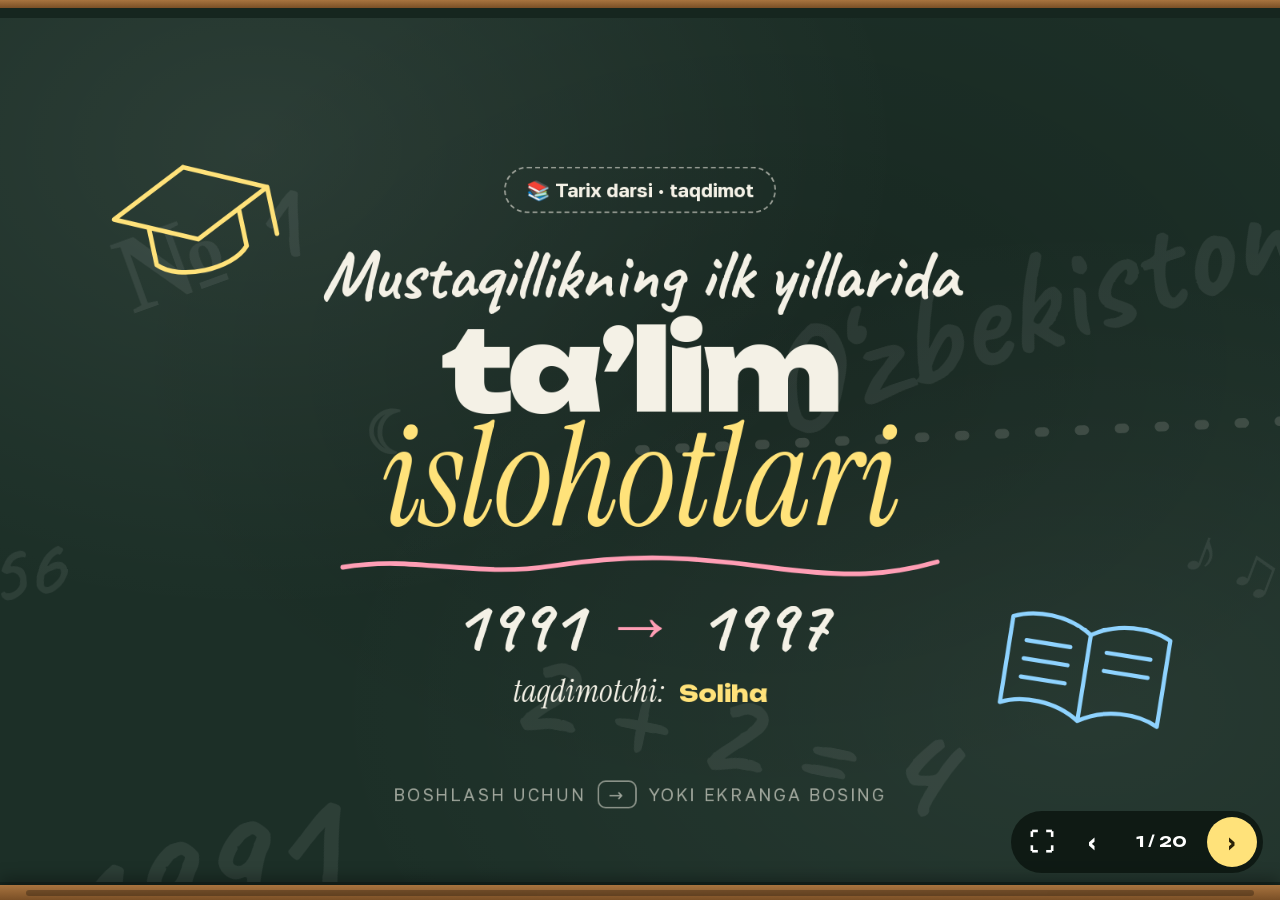
==== commit 507dcd9e: "20 slides + a Telegram ping on the letter's answer Adds five content stops (Raqamlar with count-up n" ====
--- a/index.html
+++ b/index.html
@@ -130,6 +130,21 @@
     </div>
   </section>
 
+  <!-- 7b ───────── NUMBERS -->
+  <section class="frame f-num">
+    <div class="hd">
+      <div class="yr a" style="--d:0">Raqamlarda</div>
+      <h2 class="a" style="--d:1">Yetti yil — <i>katta oʻzgarish</i></h2>
+    </div>
+    <div class="nums">
+      <div class="num a pop" style="--d:4"><b data-to="16">0</b><span>+</span><small>davlat universiteti</small></div>
+      <div class="num a pop" style="--d:7"><b data-to="7">0</b><small>yil islohot</small></div>
+      <div class="num a pop" style="--d:10"><b data-to="2">0</b><small>taʼlim qonuni + Konstitutsiya kafolati</small></div>
+      <div class="num a pop" style="--d:13"><b>1-okt</b><small>Ustozlar kuni — bayram</small></div>
+    </div>
+    <div class="chalk big frag">Bir avlodda — <u>butun bir tizim</u> qayta qurildi.</div>
+  </section>
+
   <!-- 8 ───────── 1997 UMID -->
   <section class="frame f-umid two rev">
     <div class="art">
@@ -172,6 +187,19 @@
     </div>
   </section>
 
+  <!-- 10b ───────── DID YOU KNOW -->
+  <section class="frame f-fact">
+    <div class="bulb a pop" style="--d:0">💡</div>
+    <div class="factcard paper a pop" style="--d:3;--r:-1.5deg">
+      <b>Bilasizmi?</b>
+      1996-yilda lotin alifbosida ilk bor yozgan birinchi sinf bolalari — bugun oʻzlari ota-ona. Yangi alifbo bilan oʻsgan birinchi avlod shu.
+    </div>
+    <div class="factcard paper a pop" style="--d:7;--r:1.5deg">
+      <b>Yana biri</b>
+      «Umid» jamgʻarmasi bilan xorijda oʻqigan yoshlarning koʻpi qaytib keldi va oʻzbek taʼlimi, iqtisodida yetakchi boʻldi.
+    </div>
+  </section>
+
   <!-- 10 ───────── 9 + 3 -->
   <section class="frame f-93">
     <div class="hd">
@@ -181,6 +209,22 @@
     </div>
     <div class="stairs" id="stairs"></div>
     <div class="paper frag" style="--r:-1.5deg">Oliy taʼlim ham ikki bosqichli boʻldi: <b>bakalavriat</b> va <b>magistratura</b> — xalqaro andozaga mos.</div>
+  </section>
+
+  <!-- 12b ───────── TIMELINE -->
+  <section class="frame f-time">
+    <div class="hd">
+      <div class="yr a" style="--d:0">Xronologiya</div>
+      <h2 class="a" style="--d:1">Yetti yil — <i>bir qatorda</i></h2>
+    </div>
+    <svg class="timeline" viewBox="0 0 1600 20" preserveAspectRatio="none"><path class="draw" style="--d:3" pathLength="1" d="M20 10 H1580"/></svg>
+    <div class="tdots">
+      <div class="td a pop" style="--d:5"><i></i><b>1991</b><small>Mustaqillik</small></div>
+      <div class="td a pop" style="--d:7"><i></i><b>1992</b><small>Birinchi qonun</small></div>
+      <div class="td a pop" style="--d:9"><i></i><b>1993</b><small>Lotin alifbo</small></div>
+      <div class="td a pop" style="--d:11"><i></i><b>1994</b><small>Test tizimi</small></div>
+      <div class="td a pop" style="--d:13"><i></i><b>1997</b><small>Milliy dastur</small></div>
+    </div>
   </section>
 
   <!-- 11 ───────── QUIZ -->
@@ -206,6 +250,37 @@
       <div class="paper a pop" style="--d:10;--r:-1deg"><span>🌍</span><b>Dunyoga yoʻl</b>Test tizimi, bakalavr–magistr, xorijda oʻqish imkoniyati.</div>
     </div>
     <div class="chalk big frag">Bugun biz oʻqiyotgan tizimning poydevori <u>oʻsha yillarda</u> qoʻyilgan.</div>
+  </section>
+
+  <!-- 15 ───────── THEN vs NOW -->
+  <section class="frame f-vs">
+    <div class="hd">
+      <div class="yr a" style="--d:0">Oʻsha davr → bugun</div>
+      <h2 class="a" style="--d:1">Nimadan — <i>nimaga</i></h2>
+    </div>
+    <div class="vs">
+      <div class="vcol then a pop" style="--d:4">
+        <h3>Avval</h3>
+        <ul><li>Markazdan tuzilgan dastur</li><li>Kirill yozuvi</li><li>Qabulda tanish-bilish</li><li>Oliygoh — faqat Toshkentda</li></ul>
+      </div>
+      <div class="varrow a" style="--d:8">→</div>
+      <div class="vcol now a pop" style="--d:6">
+        <h3>Keyin</h3>
+        <ul><li>Milliy oʻquv dasturi</li><li>Lotin yozuvi</li><li>Test — hamma uchun bir xil</li><li>Har viloyatda universitet</li></ul>
+      </div>
+    </div>
+  </section>
+
+  <!-- 16 ───────── WISH -->
+  <section class="frame f-wish">
+    <svg class="doodle w-star" viewBox="0 0 120 120"><path class="draw" style="--d:10" pathLength="1" d="M60 8 L73 44 L112 46 L81 69 L92 108 L60 85 L28 108 L39 69 L8 46 L47 44 Z"/></svg>
+    <blockquote class="wish">
+      <span class="a" style="--d:2">Har bir maktab,</span>
+      <span class="a" style="--d:5">har bir ustoz —</span>
+      <span class="a hl" style="--d:8">bir avlodning kelajakka</span>
+      <span class="a hl" style="--d:11">yozgan maktubi.</span>
+    </blockquote>
+    <div class="wish-by a" style="--d:15">va bu maktub hali davom etmoqda ✨</div>
   </section>
 
   <!-- 13 ───────── THE END: the bell rings, everybody runs, the register gets a "5" -->
@@ -268,7 +343,7 @@
 <div id="hud">
   <button id="fsBtn" title="Toʻliq ekran (F)">⛶</button>
   <button id="prevBtn" title="Orqaga">‹</button>
-  <div id="counter">1 / 15</div>
+  <div id="counter">1 / 20</div>
   <button id="nextBtn" title="Oldinga">›</button>
 </div>
 
--- a/assets/style.css
+++ b/assets/style.css
@@ -424,3 +424,63 @@
 .cattap.on{display:flex;animation:up .6s both}
 .cattap span{font-size:88px;animation:giftPulse 1.3s ease-in-out infinite}
 body.pt .cattap{font-size:30px}
+
+/* ═════════ new content stops (20-slide version) ═════════ */
+/* raqamlar */
+.f-num .nums{position:absolute;left:60px;right:60px;top:330px;display:flex;justify-content:center;gap:28px}
+.num{flex:1 1 0;max-width:360px;text-align:center;border:4px dashed rgba(244,241,230,.4);border-radius:26px;padding:34px 18px}
+.num b{font-family:"Unbounded";font-weight:900;font-size:118px;line-height:1;color:var(--yel)}
+.num span{font-family:"Unbounded";font-weight:900;font-size:58px;color:var(--yel)}
+.num small{display:block;font-family:"Caveat";font-weight:700;font-size:33px;margin-top:12px;line-height:1.12}
+.f-num .chalk.big{position:absolute;left:8%;right:8%;top:770px;text-align:center}
+
+/* bilasizmi */
+.f-fact{display:flex;flex-direction:column;align-items:center;justify-content:center;padding:40px 120px}
+.f-fact .bulb{font-size:140px;line-height:1;margin-bottom:6px}
+.factcard{width:1100px;max-width:88%;text-align:left;font-size:35px;line-height:1.35}
+.factcard b{display:block;font-family:"Unbounded";font-weight:800;font-size:29px;color:#c2283a;margin-bottom:6px}
+
+/* xronologiya */
+.f-time .timeline{position:absolute;left:0;right:0;top:470px;width:100%;height:20px}
+.f-time .timeline .draw{stroke:var(--yel);stroke-width:8}
+.tdots{position:absolute;left:40px;right:40px;top:380px;display:flex;justify-content:space-between}
+.td{position:relative;flex:1 1 0;text-align:center}
+.td i{display:block;width:28px;height:28px;margin:94px auto 20px;border-radius:50%;background:var(--pink);box-shadow:0 0 0 8px rgba(255,158,181,.25)}
+.td b{display:block;font-family:"Unbounded";font-weight:900;font-size:46px;color:var(--blue)}
+.td small{display:block;font-family:"Caveat";font-weight:700;font-size:31px;margin-top:4px}
+
+/* avval → keyin */
+.f-vs .vs{position:absolute;left:80px;right:80px;top:350px;display:flex;align-items:center;gap:18px}
+.vcol{flex:1 1 0;border-radius:24px;padding:28px 34px}
+.vcol h3{font-family:"Unbounded";font-weight:900;font-size:40px;margin-bottom:14px}
+.vcol ul{list-style:none}
+.vcol li{font-size:31px;line-height:1.25;padding:9px 0 9px 42px;position:relative}
+.vcol li:before{position:absolute;left:0;top:7px;font-family:"Caveat";font-weight:700;font-size:40px}
+.vcol.then{background:rgba(255,120,120,.12);border:3px solid rgba(255,120,120,.5)}
+.vcol.then h3{color:#ff8f8f}.vcol.then li:before{content:"✗";color:#ff8f8f}
+.vcol.now{background:rgba(168,230,161,.12);border:3px solid rgba(168,230,161,.5)}
+.vcol.now h3{color:var(--grn)}.vcol.now li:before{content:"✓";color:var(--grn)}
+.varrow{font-family:"Unbounded";font-weight:900;font-size:84px;color:var(--yel);flex:0 0 auto}
+
+/* tilak */
+.f-wish{text-align:center}
+.f-wish .wish{position:absolute;left:0;right:0;top:50%;transform:translateY(-58%);padding:0 60px}
+.f-wish .wish span{display:block;font-family:"Caveat";font-weight:700;font-size:94px;line-height:1.12}
+.f-wish .hl{color:var(--yel)}
+.wish-by{position:absolute;left:0;right:0;top:calc(50% + 250px);font-family:"ISerif";font-style:italic;font-size:44px;opacity:.9}
+.w-star{left:13%;top:15%;width:120px}.w-star .draw{stroke:var(--pink)}
+
+/* portrait tweaks for the new stops */
+body.pt .f-num .nums{flex-wrap:wrap;top:420px;gap:22px}
+body.pt .num{flex:1 1 42%;max-width:none}
+body.pt .num b{font-size:100px}
+body.pt .factcard{width:960px;font-size:40px}
+body.pt .f-fact .bulb{font-size:150px}
+body.pt .tdots{flex-direction:column;top:400px;gap:20px;align-items:stretch}
+body.pt .td{display:flex;align-items:center;gap:22px;text-align:left}
+body.pt .td i{margin:0}
+body.pt .f-time .timeline{display:none}
+body.pt .f-vs .vs{flex-direction:column;top:380px}
+body.pt .varrow{transform:rotate(90deg);font-size:70px}
+body.pt .vcol li{font-size:36px}
+body.pt .f-wish .wish span{font-size:86px}
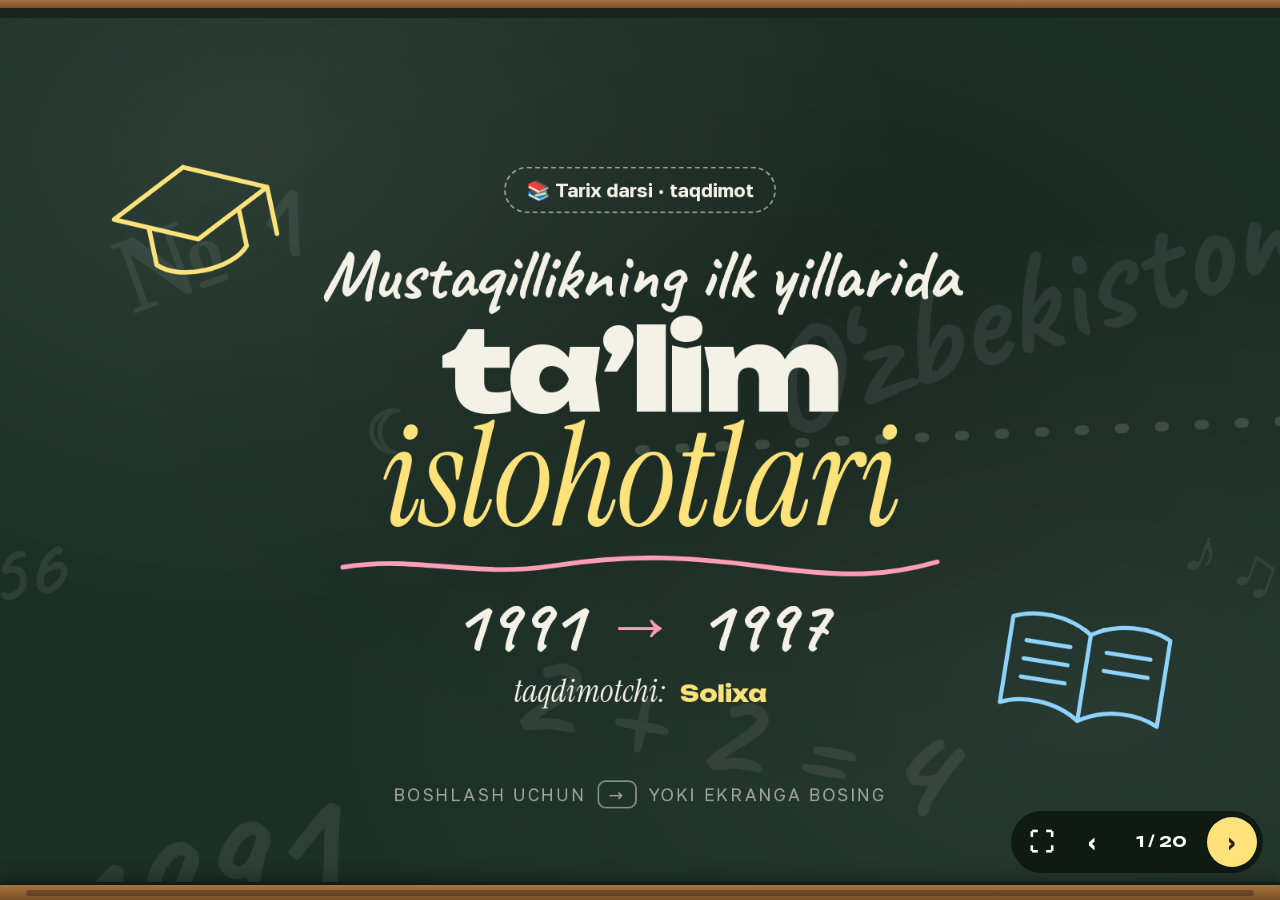
==== commit 22661f9b: "Drop the countdown; rename Soliha → Solixa The gift now opens straight into the flower (the 10s "fil" ====
--- a/index.html
+++ b/index.html
@@ -316,13 +316,16 @@
     <div class="khearts" id="khearts"></div>
     <div class="subs" id="subs"><b>Mushuk</b><p><span id="subT"></span><i></i></p></div>
     <div class="cattap" id="catTap"><span>🔊</span>Ovozni eshitish uchun ekranga bosing</div>
-    <div class="gift" id="gift">
+    <div class="giftintro" id="giftIntro">
       <div class="giftbox" id="giftbox"><span class="gb-lid"></span><span class="gb-body"></span><span class="gb-bow">🎀</span></div>
+      <div class="gi-title">Endi — kichkinagina bir <i>sovgʻamiz</i> bor</div>
       <button id="openGift" data-i>🎁 Ochish</button>
     </div>
-    <div class="record" id="record">
-      <div class="rec-note">📱 Istasangiz, bu lahzani telefoningizda suratga oling</div>
-      <div class="rec-count" id="recCount">10</div>
+    <div class="notyet" id="notyet">
+      <span class="ny-emoji">🙈</span>
+      <div class="ny-text">Ochmay turing dedim-ku, Solixa!</div>
+      <div class="ny-sub">Bu sovgʻa hali tayyor emas 🤫<br>biroz sabr qiling…</div>
+      <button id="nyBack" data-i>↩ Mayli</button>
     </div>
     <div class="after" id="catAfter"><button id="catAgain" data-i>↻ yana bir marta</button></div>
   </section>
@@ -331,7 +334,7 @@
  <div id="ovcap"><b>1991 → 1997</b><span>yetti yil — bitta yoʻl</span></div>
 </div>
 
-<!-- the gift itself: a full-screen reveal that fades in after the countdown -->
+<!-- the gift opens straight into the flower (with its own sound); the question lives inside the flower now -->
 <div id="reveal">
   <div id="revealShade"></div>
   <iframe id="revealFrame" title="Sovgʻa" allow="autoplay; fullscreen"></iframe>
--- a/assets/style.css
+++ b/assets/style.css
@@ -484,3 +484,62 @@
 body.pt .varrow{transform:rotate(90deg);font-size:70px}
 body.pt .vcol li{font-size:36px}
 body.pt .f-wish .wish span{font-size:86px}
+
+/* ═════════ gift intro (full screen), splash, confession ═════════ */
+.f-cat.gone .kwrap,.f-cat.gone .subs,.f-cat.gone .pawtrail,.f-cat.gone .doodle,.f-cat.gone .khearts,.f-cat.gone .cattap{opacity:0!important;animation:none!important;transition:opacity .8s;pointer-events:none}
+.giftintro{position:absolute;inset:0;display:flex;flex-direction:column;align-items:center;justify-content:center;gap:26px;opacity:0;pointer-events:none;transform:translateY(30px);transition:opacity .7s,transform .8s cubic-bezier(.16,1,.3,1);z-index:3}
+.giftintro.on{opacity:1;transform:none;pointer-events:auto}
+.gi-title{font-family:"Unbounded";font-weight:800;font-size:64px;line-height:1.1;text-align:center;padding:0 80px;max-width:1200px}
+.gi-title i{font-family:"ISerif";font-style:italic;font-weight:400;font-size:1.25em;color:var(--pink)}
+.giftintro .giftbox{position:relative;width:150px;height:138px;margin:0}
+.giftintro .gb-body{position:absolute;left:12px;bottom:0;width:126px;height:92px}
+.giftintro .gb-lid{left:0;top:34px;width:150px;height:38px}
+.giftintro .gb-bow{top:-22px;font-size:58px}
+.giftintro button{font-family:"Unbounded";font-weight:800;font-size:34px;padding:18px 54px;border-radius:99px;border:0;background:linear-gradient(90deg,#ffd36a,#ff9ec0);color:#2b1020;box-shadow:0 14px 34px rgba(255,158,192,.45);animation:giftPulse 1.6s ease-in-out infinite}
+
+#flowerSplash{position:fixed;inset:0;z-index:58;display:flex;flex-direction:column;align-items:center;justify-content:center;gap:20px;background:radial-gradient(ellipse at 50% 45%,#2a1420,#140a10);opacity:0;pointer-events:none;transition:opacity .6s}
+#flowerSplash.on{opacity:1}
+#flowerSplash span{font-size:150px;line-height:1;animation:giftWobble 1.6s ease-in-out infinite}
+#flowerSplash b{font-family:"Caveat";font-weight:700;font-size:96px;color:var(--yel)}
+
+#revealNext{position:fixed;bottom:calc(26px + env(safe-area-inset-bottom));left:50%;transform:translateX(-50%);z-index:61;font-family:"Unbounded";font-weight:800;font-size:22px;padding:14px 38px;border-radius:99px;border:0;background:linear-gradient(90deg,#ffd36a,#ff9ec0);color:#2b1020;box-shadow:0 12px 30px rgba(0,0,0,.4);opacity:0;pointer-events:none;transition:opacity .6s}
+#reveal.on #revealNext.show{opacity:1;pointer-events:auto;animation:giftPulse 1.8s ease-in-out infinite}
+
+#confess{position:fixed;inset:0;z-index:62;display:flex;align-items:center;justify-content:center;padding:40px;background:radial-gradient(ellipse at 50% 40%,#241a2e,#120b16);opacity:0;pointer-events:none;transition:opacity .9s}
+#confess.on{opacity:1;pointer-events:auto}
+.cf-inner{max-width:1100px;text-align:center}
+.cf-lead{font-family:"Caveat";font-weight:700;font-size:88px;color:var(--yel);margin-bottom:10px;opacity:0}
+#confess.on .cf-lead{animation:up .9s .3s both}
+.cf-text{font-family:"Unbounded";font-weight:700;font-size:52px;line-height:1.25;opacity:0}
+.cf-text i{font-family:"ISerif";font-style:italic;font-weight:400;font-size:1.2em;color:var(--pink)}
+.cf-text span{display:block;font-family:"Golos";font-weight:500;font-size:30px;line-height:1.4;margin-top:20px;opacity:.9}
+#confess.on .cf-text{animation:up 1s .9s both}
+.cf-ask{display:flex;justify-content:center;gap:28px;margin-top:46px;opacity:0}
+#confess.on .cf-ask{animation:up .9s 1.8s both}
+.cf-ask button{font-family:"Unbounded";font-weight:800;font-size:40px;padding:22px 70px;border-radius:99px;border:0;transition:transform .2s}
+.cf-ask button:active{transform:scale(.95)}
+#cfYes{background:linear-gradient(90deg,#ffd36a,#ff9ec0);color:#2b1020;box-shadow:0 14px 34px rgba(255,158,192,.5)}
+#cfNo{background:transparent;color:var(--chalk);border:3px solid rgba(244,241,230,.6)}
+.cf-reply{font-family:"Caveat";font-weight:700;font-size:56px;line-height:1.2;color:var(--yel);margin-top:30px;min-height:70px;opacity:0;transform:scale(.8);transition:opacity .5s,transform .6s cubic-bezier(.3,1.6,.5,1)}
+.cf-reply.on{opacity:1;transform:none}
+.cf-reply.calm{color:var(--chalk)}
+
+body.pt .gi-title{font-size:52px;padding:0 40px}
+body.pt #flowerSplash b{font-size:76px}
+body.pt .cf-lead{font-size:72px}
+body.pt .cf-text{font-size:44px}
+body.pt .cf-text span{font-size:28px}
+body.pt .cf-ask{flex-direction:column;align-items:stretch;gap:18px}
+body.pt .cf-ask button{font-size:38px}
+
+/* "not yet" gate: pressing Ochish before the gift is ready */
+.notyet{position:absolute;inset:0;display:flex;flex-direction:column;align-items:center;justify-content:center;gap:20px;text-align:center;padding:40px;background:rgba(10,18,14,.92);opacity:0;pointer-events:none;transition:opacity .4s;z-index:5}
+.notyet.on{opacity:1;pointer-events:auto}
+.notyet.on .ny-emoji{animation:nyShake .5s ease}
+.ny-emoji{font-size:150px;line-height:1}
+@keyframes nyShake{0%,100%{transform:rotate(0)}25%{transform:rotate(-12deg)}75%{transform:rotate(12deg)}}
+.ny-text{font-family:"Caveat";font-weight:700;font-size:96px;line-height:1;color:var(--yel)}
+.ny-sub{font-family:"Unbounded";font-weight:700;font-size:40px;line-height:1.3;color:#fff}
+.notyet button{margin-top:14px;font-family:"Unbounded";font-weight:800;font-size:26px;padding:16px 44px;border-radius:99px;border:3px solid rgba(244,241,230,.6);background:transparent;color:var(--chalk)}
+body.pt .ny-text{font-size:76px}
+body.pt .ny-sub{font-size:34px}
